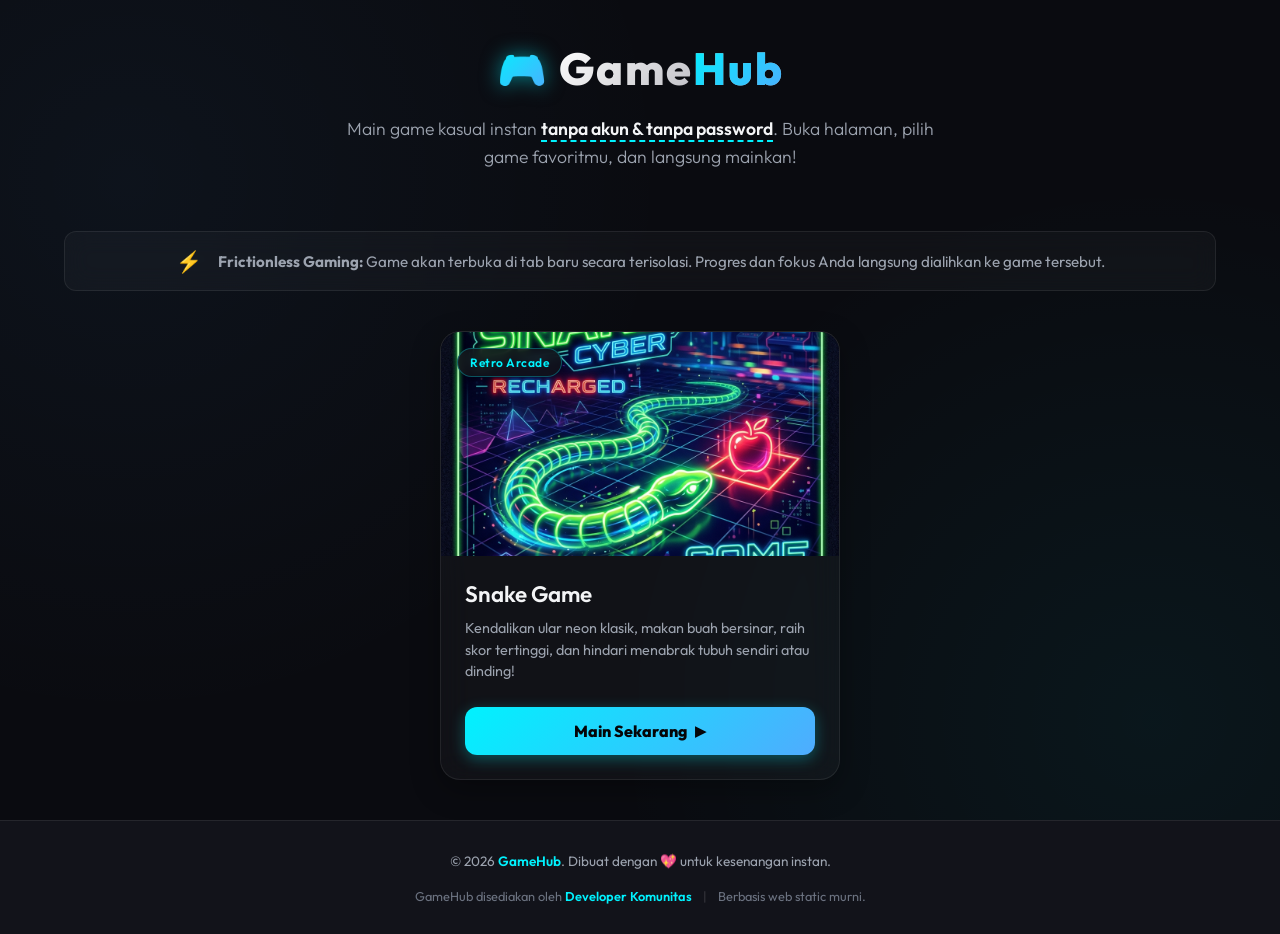
==== index.html @ c60335dd "first commit" ====
<!DOCTYPE html>
<html lang="id">

<head>
  <meta charset="UTF-8">
  <meta name="viewport" content="width=device-width, initial-scale=1.0">

  <!-- SEO Meta Tags -->
  <title>GameHub — Main Game Instan Tanpa Akun & Password</title>
  <meta name="description"
    content="Mainkan berbagai game kasual secara instan di GameHub. Tanpa pendaftaran, tanpa login, tanpa password, tanpa friksi. Klik langsung main!">
  <meta name="keywords" content="game portal, game gratis, game tanpa login, snake game, game kasual, instant games">
  <meta name="author" content="GameHub">

  <!-- Open Graph / Facebook -->
  <meta property="og:type" content="website">
  <meta property="og:title" content="GameHub — Main Game Instan Tanpa Akun">
  <meta property="og:description"
    content="Portal game kasual instan. Tanpa pendaftaran, tanpa login, tanpa password. Buka web, pilih game, langsung main!">

  <!-- Favicon placeholder (Uses SVG emoji) -->
  <link rel="icon"
    href="data:image/svg+xml,<svg xmlns=%22http://www.w3.org/2000/svg%22 viewBox=%220 0 100 100%22><text y=%22.9em%22 font-size=%2290%22>🎮</text></svg>">

  <!-- Main Stylesheet -->
  <link rel="stylesheet" href="assets/css/style.css">
</head>

<body>

  <!-- Header Section -->
  <header>
    <div class="container">
      <div class="logo">
        <span class="logo-icon">🎮</span>
        <h1 class="logo-text">Game<span>Hub</span></h1>
      </div>
      <p class="tagline">
        Main game kasual instan <span class="tagline-highlight">tanpa akun & tanpa password</span>.
        Buka halaman, pilih game favoritmu, dan langsung mainkan!
      </p>
    </div>
  </header>

  <!-- Main Content Area -->
  <main>
    <div class="container">

      <!-- Info Banner / Frictionless Alert -->
      <section class="info-banner" aria-label="Informasi Kemudahan">
        <span class="info-banner-icon">⚡</span>
        <p><strong>Frictionless Gaming:</strong> Game akan terbuka di tab baru secara terisolasi. Progres dan fokus Anda
          langsung dialihkan ke game tersebut.</p>
      </section>

      <!-- Games Grid (Populated dynamically via JavaScript) -->
      <section class="games-section" aria-label="Katalog Game">
        <div id="games-grid" class="games-grid">
          <!-- Loading placeholder -->
          <div style="text-align: center; grid-column: 1/-1; color: var(--text-muted); padding: 40px 0;">
            <p>Memuat katalog game...</p>
          </div>
        </div>
      </section>

    </div>
  </main>

  <!-- Footer Section -->
  <footer>
    <div class="container">
      <div class="footer-content">
        <p class="footer-text">
          &copy; 2026 <span class="footer-highlight">GameHub</span>. Dibuat dengan 💖 untuk kesenangan instan.
        </p>
        <p class="footer-credit">
          GameHub disediakan oleh <span class="footer-highlight">Developer Komunitas</span>
          <span class="footer-separator">|</span>
          Berbasis web static murni.
        </p>
      </div>
    </div>
  </footer>

  <!-- Scripts -->
  <!-- gamesConfig loaded first to expose the catalog database -->
  <script src="games-config.js"></script>
  <!-- mainJS script loads and renders the UI -->
  <script src="assets/js/main.js"></script>
</body>

</html>
---- assets/css/style.css ----
/* ==========================================================================
   GAMEHUB CSS SYSTEM - PREMIUM DARK MODE WITH NEON ACCENTS
   ========================================================================== */

/* Typography & Google Fonts import */
@import url('https://fonts.googleapis.com/css2?family=Outfit:wght@300;400;600;800&display=swap');

:root {
  /* Color Palette */
  --bg-primary: #0a0b10;
  --bg-secondary: #12131a;
  --bg-glass: rgba(255, 255, 255, 0.03);
  --border-glass: rgba(255, 255, 255, 0.08);
  --border-active: rgba(0, 242, 254, 0.4);
  
  --text-main: #f3f4f6;
  --text-muted: #9ca3af;
  
  /* Neon Accents */
  --accent-cyan: #00f2fe;
  --accent-purple: #4facfe;
  --accent-neon-green: #39ff14;
  --neon-glow-cyan: rgba(0, 242, 254, 0.3);
  --neon-glow-purple: rgba(79, 172, 254, 0.3);
  
  /* Fonts */
  --font-family: 'Outfit', sans-serif;
  
  /* Transitions */
  --transition-smooth: all 0.4s cubic-bezier(0.16, 1, 0.3, 1);
  --transition-fast: all 0.2s ease;
}

/* Reset & Base Styles */
* {
  margin: 0;
  padding: 0;
  box-sizing: border-box;
}

html {
  font-family: var(--font-family);
  background-color: var(--bg-primary);
  color: var(--text-main);
  scroll-behavior: smooth;
  overflow-x: hidden;
}

body {
  min-height: 100vh;
  display: flex;
  flex-direction: column;
  position: relative;
  background-image: 
    radial-gradient(circle at 10% 20%, rgba(79, 172, 254, 0.05) 0%, transparent 40%),
    radial-gradient(circle at 90% 80%, rgba(0, 242, 254, 0.05) 0%, transparent 40%);
  background-attachment: fixed;
}

/* Custom Scrollbar */
::-webkit-scrollbar {
  width: 8px;
}
::-webkit-scrollbar-track {
  background: var(--bg-primary);
}
::-webkit-scrollbar-thumb {
  background: rgba(255, 255, 255, 0.1);
  border-radius: 4px;
}
::-webkit-scrollbar-thumb:hover {
  background: var(--accent-cyan);
  box-shadow: 0 0 10px var(--accent-cyan);
}

/* Container */
.container {
  width: 100%;
  max-width: 1200px;
  margin: 0 auto;
  padding: 0 24px;
}

/* ==========================================================================
   HEADER SECTION
   ========================================================================== */
header {
  padding: 40px 0 20px 0;
  text-align: center;
  position: relative;
}

.logo {
  display: inline-flex;
  align-items: center;
  gap: 12px;
  margin-bottom: 8px;
}

.logo-icon {
  font-size: 2.5rem;
  background: linear-gradient(135deg, var(--accent-cyan), var(--accent-purple));
  -webkit-background-clip: text;
  -webkit-text-fill-color: transparent;
  filter: drop-shadow(0 0 10px rgba(0, 242, 254, 0.5));
  animation: pulse 2s infinite ease-in-out;
}

.logo-text {
  font-size: 2.8rem;
  font-weight: 800;
  letter-spacing: 2px;
  background: linear-gradient(135deg, #ffffff, #a1a1aa);
  -webkit-background-clip: text;
  -webkit-text-fill-color: transparent;
}

.logo-text span {
  background: linear-gradient(135deg, var(--accent-cyan), var(--accent-purple));
  -webkit-background-clip: text;
  -webkit-text-fill-color: transparent;
}

.tagline {
  font-size: 1.1rem;
  color: var(--text-muted);
  font-weight: 300;
  max-width: 600px;
  margin: 10px auto 0 auto;
  line-height: 1.6;
}

.tagline-highlight {
  color: var(--text-main);
  font-weight: 600;
  border-bottom: 2px dashed var(--accent-cyan);
}

/* ==========================================================================
   MAIN CONTENT & GAME GRID
   ========================================================================== */
main {
  flex: 1;
  padding: 40px 0;
}

/* Info Banner */
.info-banner {
  background: var(--bg-glass);
  border: 1px solid var(--border-glass);
  backdrop-filter: blur(12px);
  -webkit-backdrop-filter: blur(12px);
  border-radius: 12px;
  padding: 16px 24px;
  margin-bottom: 40px;
  display: flex;
  align-items: center;
  gap: 16px;
  font-size: 0.95rem;
  color: var(--text-muted);
  justify-content: center;
  box-shadow: inset 0 0 15px rgba(255, 255, 255, 0.01);
}

.info-banner-icon {
  font-size: 1.3rem;
  color: var(--accent-cyan);
}

/* Games Grid */
.games-grid {
  display: grid;
  grid-template-columns: repeat(auto-fill, minmax(320px, 1fr));
  gap: 30px;
  justify-content: center;
  align-items: stretch;
}

/* When only 1 game card is active, center it nicely with a max-width */
.games-grid.single-game {
  display: flex;
  justify-content: center;
}

.games-grid.single-game .game-card {
  max-width: 400px;
  width: 100%;
}

/* Game Card */
.game-card {
  background: var(--bg-glass);
  border: 1px solid var(--border-glass);
  border-radius: 20px;
  overflow: hidden;
  display: flex;
  flex-direction: column;
  transition: var(--transition-smooth);
  backdrop-filter: blur(16px);
  -webkit-backdrop-filter: blur(16px);
  position: relative;
  box-shadow: 0 10px 30px rgba(0, 0, 0, 0.3);
}

.game-card::before {
  content: '';
  position: absolute;
  top: 0;
  left: 0;
  width: 100%;
  height: 100%;
  border-radius: 20px;
  background: linear-gradient(135deg, var(--accent-cyan), var(--accent-purple));
  opacity: 0;
  z-index: -1;
  transition: var(--transition-smooth);
}

.game-card:hover {
  transform: translateY(-8px) scale(1.02);
  border-color: var(--border-active);
  box-shadow: 
    0 15px 35px rgba(0, 0, 0, 0.4),
    0 0 25px rgba(0, 242, 254, 0.15);
}

/* Game Thumbnail */
.game-thumbnail-wrapper {
  position: relative;
  width: 100%;
  padding-top: 56.25%; /* 16:9 Aspect Ratio */
  overflow: hidden;
  background-color: var(--bg-secondary);
}

.game-thumbnail {
  position: absolute;
  top: 0;
  left: 0;
  width: 100%;
  height: 100%;
  object-fit: cover;
  transition: var(--transition-smooth);
}

.game-card:hover .game-thumbnail {
  transform: scale(1.08);
}

/* Badges */
.game-badge {
  position: absolute;
  top: 16px;
  right: 16px;
  background: rgba(18, 19, 26, 0.85);
  border: 1px solid var(--border-glass);
  backdrop-filter: blur(5px);
  -webkit-backdrop-filter: blur(5px);
  color: var(--text-main);
  padding: 6px 12px;
  border-radius: 30px;
  font-size: 0.75rem;
  font-weight: 600;
  letter-spacing: 0.5px;
  box-shadow: 0 4px 10px rgba(0, 0, 0, 0.2);
}

.game-badge.category-badge {
  left: 16px;
  right: auto;
  border-color: rgba(0, 242, 254, 0.3);
  color: var(--accent-cyan);
}

/* Card Body */
.game-info {
  padding: 24px;
  display: flex;
  flex-direction: column;
  flex-grow: 1;
}

.game-title {
  font-size: 1.4rem;
  font-weight: 600;
  margin-bottom: 10px;
  color: var(--text-main);
  display: flex;
  align-items: center;
  justify-content: space-between;
}

.game-description {
  font-size: 0.9rem;
  color: var(--text-muted);
  line-height: 1.5;
  margin-bottom: 24px;
  flex-grow: 1;
}

/* Action Button */
.btn-play {
  width: 100%;
  background: linear-gradient(135deg, var(--accent-cyan), var(--accent-purple));
  color: #050508;
  border: none;
  padding: 14px 20px;
  font-size: 1rem;
  font-weight: 800;
  border-radius: 12px;
  cursor: pointer;
  display: flex;
  align-items: center;
  justify-content: center;
  gap: 8px;
  transition: var(--transition-fast);
  box-shadow: 0 4px 15px rgba(0, 242, 254, 0.3);
  text-decoration: none;
  text-align: center;
}

.btn-play:hover {
  transform: translateY(-2px);
  box-shadow: 
    0 6px 20px rgba(0, 242, 254, 0.5),
    0 0 15px var(--accent-cyan);
  filter: brightness(1.1);
}

.btn-play:active {
  transform: translateY(1px);
}

.btn-play-icon {
  font-size: 0.9rem;
  transition: var(--transition-fast);
}

.btn-play:hover .btn-play-icon {
  transform: translateX(3px);
}

/* ==========================================================================
   FOOTER SECTION
   ========================================================================== */
footer {
  background: var(--bg-secondary);
  border-top: 1px solid var(--border-glass);
  padding: 30px 0;
  text-align: center;
  font-size: 0.85rem;
  color: var(--text-muted);
  position: relative;
  z-index: 10;
}

.footer-content {
  display: flex;
  flex-direction: column;
  align-items: center;
  gap: 10px;
}

.footer-text {
  line-height: 1.6;
}

.footer-separator {
  color: rgba(255, 255, 255, 0.15);
  margin: 0 8px;
}

.footer-highlight {
  color: var(--accent-cyan);
  font-weight: 600;
}

.footer-credit {
  font-size: 0.8rem;
  margin-top: 5px;
  color: #6b7280;
}

.footer-credit-link {
  color: var(--text-muted);
  text-decoration: none;
  border-bottom: 1px dotted rgba(255, 255, 255, 0.2);
  transition: var(--transition-fast);
}

.footer-credit-link:hover {
  color: var(--accent-cyan);
  border-bottom-color: var(--accent-cyan);
}

/* ==========================================================================
   ANIMATIONS & RESPONSIVE DESIGN
   ========================================================================== */
@keyframes pulse {
  0% {
    transform: scale(1);
    opacity: 0.9;
  }
  50% {
    transform: scale(1.05);
    opacity: 1;
    filter: drop-shadow(0 0 15px rgba(0, 242, 254, 0.7));
  }
  100% {
    transform: scale(1);
    opacity: 0.9;
  }
}

/* Mobile responsive fixes */
@media (max-width: 640px) {
  header {
    padding: 30px 0 15px 0;
  }
  
  .logo-text {
    font-size: 2.2rem;
  }
  
  .logo-icon {
    font-size: 2rem;
  }
  
  .tagline {
    font-size: 0.95rem;
  }
  
  .games-grid {
    grid-template-columns: 1fr;
    gap: 20px;
  }
  
  .info-banner {
    flex-direction: column;
    text-align: center;
    padding: 16px;
    gap: 8px;
  }
  
  footer {
    padding: 24px 0;
  }
}
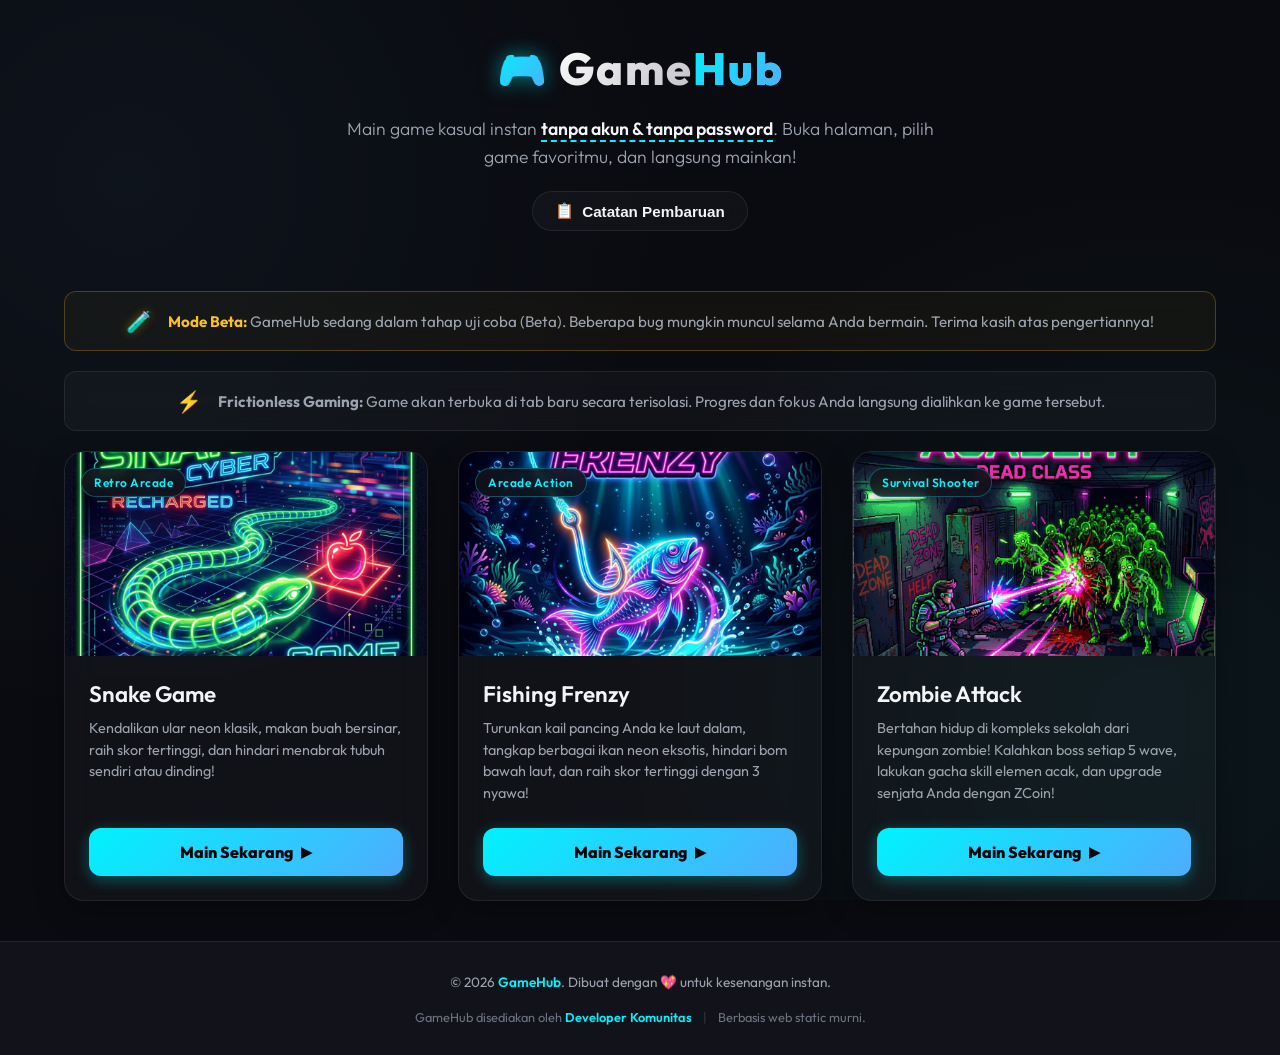
==== commit c48352ea: "feat: add Fishing Frenzy, Zombie Attack, and centralized Achievement system" ====
--- a/index.html
+++ b/index.html
@@ -39,12 +39,26 @@
         Main game kasual instan <span class="tagline-highlight">tanpa akun & tanpa password</span>.
         Buka halaman, pilih game favoritmu, dan langsung mainkan!
       </p>
+      <div class="header-actions">
+        <button id="btn-update-log" class="btn-outline" aria-label="Buka Catatan Pembaruan">
+          <span class="btn-icon">📋</span> Catatan Pembaruan
+        </button>
+        <button id="btn-achievements" class="btn-outline" style="display: none;" aria-label="Buka Menu Pencapaian">
+          <span class="btn-icon">🏆</span> Pencapaian
+        </button>
+      </div>
     </div>
   </header>
 
   <!-- Main Content Area -->
   <main>
     <div class="container">
+
+      <!-- Beta Mode Banner -->
+      <section class="beta-banner" aria-label="Status Beta">
+        <span class="beta-banner-icon">🧪</span>
+        <p><strong>Mode Beta:</strong> GameHub sedang dalam tahap uji coba (Beta). Beberapa bug mungkin muncul selama Anda bermain. Terima kasih atas pengertiannya!</p>
+      </section>
 
       <!-- Info Banner / Frictionless Alert -->
       <section class="info-banner" aria-label="Informasi Kemudahan">
@@ -82,9 +96,92 @@
     </div>
   </footer>
 
+  <!-- Update Log Modal -->
+  <div id="update-log-modal" class="modal" aria-hidden="true" role="dialog" aria-labelledby="modal-title">
+    <div class="modal-overlay" tabindex="-1"></div>
+    <div class="modal-container">
+      <div class="modal-header">
+        <h2 id="modal-title" class="modal-title">📋 Catatan Pembaruan (Update Log)</h2>
+        <button id="modal-close-btn" class="modal-close" aria-label="Tutup">&times;</button>
+      </div>
+      <div class="modal-body">
+        
+        <!-- Update Item 1 -->
+        <div class="update-item">
+          <div class="update-meta">
+            <span class="update-version badge-latest">v1.2.0</span>
+            <span class="update-date">8 Juli 2026</span>
+          </div>
+          <h3 class="update-title">🧟 Zombie Attack - Wave & Upgrade Update</h3>
+          <ul class="update-list">
+            <li>Menambahkan Boss Fight tangguh di setiap kelipatan 5 wave.</li>
+            <li>Implementasi sistem <strong>Gacha Skill Elemen</strong> acak (Api, Es, Petir) untuk kekuatan karakter.</li>
+            <li>Menambahkan mata uang <strong>ZCoin</strong> yang didapatkan dari mengalahkan zombie untuk upgrade senjata.</li>
+            <li>Perbaikan deteksi tabrakan (hitbox) dan peningkatan performa rendering grafis.</li>
+          </ul>
+        </div>
+
+        <!-- Update Item 2 -->
+        <div class="update-item">
+          <div class="update-meta">
+            <span class="update-version">v1.1.0</span>
+            <span class="update-date">5 Juli 2026</span>
+          </div>
+          <h3 class="update-title">🎣 Fishing Frenzy - Ocean Danger Update</h3>
+          <ul class="update-list">
+            <li>Menambahkan rintangan <strong>Bom Laut</strong> yang berbahaya dan mengurangi nyawa.</li>
+            <li>Menambahkan berbagai variasi ikan baru dengan kecepatan dan nilai skor berbeda.</li>
+            <li>Implementasi sistem <strong>3 Nyawa (Lives)</strong> dengan panel status UI di atas layar.</li>
+            <li>Peningkatan animasi tali pancing dan transisi efek air.</li>
+          </ul>
+        </div>
+
+        <!-- Update Item 3 -->
+        <div class="update-item">
+          <div class="update-meta">
+            <span class="update-version">v1.0.0</span>
+            <span class="update-date">1 Juli 2026</span>
+          </div>
+          <h3 class="update-title">🚀 Peluncuran Awal GameHub Beta</h3>
+          <ul class="update-list">
+            <li>Peluncuran resmi GameHub dengan <strong>Snake Game</strong> sebagai game pertama.</li>
+            <li>Sistem penyimpanan skor tertinggi lokal (Highscore) menggunakan LocalStorage.</li>
+            <li>Desain antarmuka responsif ramah seluler dengan tema gelap premium dan aksen neon.</li>
+            <li>Infrastruktur server lokal mandiri tanpa ketergantungan eksternal.</li>
+          </ul>
+        </div>
+
+      </div>
+      <div class="modal-footer">
+        <button id="modal-close-footer" class="btn-play">Tutup Halaman</button>
+      </div>
+    </div>
+  </div>
+
+  <!-- Achievements Modal -->
+  <div id="achievements-modal" class="modal" aria-hidden="true" role="dialog" aria-labelledby="achievements-title">
+    <div class="modal-overlay" tabindex="-1"></div>
+    <div class="modal-container">
+      <div class="modal-header">
+        <h2 id="achievements-title" class="modal-title">🏆 Pencapaian Saya (Achievements)</h2>
+        <button id="achievements-close-btn" class="modal-close" aria-label="Tutup">&times;</button>
+      </div>
+      <div class="modal-body">
+        <div id="achievements-content" class="achievements-content">
+          <!-- Populated via Javascript -->
+        </div>
+      </div>
+      <div class="modal-footer">
+        <button id="achievements-close-footer" class="btn-play">Tutup Halaman</button>
+      </div>
+    </div>
+  </div>
+
   <!-- Scripts -->
   <!-- gamesConfig loaded first to expose the catalog database -->
   <script src="games-config.js"></script>
+  <!-- achievements system loaded before main scripts -->
+  <script src="assets/js/achievements.js"></script>
   <!-- mainJS script loads and renders the UI -->
   <script src="assets/js/main.js"></script>
 </body>
--- a/assets/css/style.css
+++ b/assets/css/style.css
@@ -152,7 +152,7 @@
   -webkit-backdrop-filter: blur(12px);
   border-radius: 12px;
   padding: 16px 24px;
-  margin-bottom: 40px;
+  margin-bottom: 20px; /* Reduced to sit nicely with beta banner */
   display: flex;
   align-items: center;
   gap: 16px;
@@ -435,7 +435,8 @@
     gap: 20px;
   }
   
-  .info-banner {
+  .info-banner,
+  .beta-banner {
     flex-direction: column;
     text-align: center;
     padding: 16px;
@@ -445,4 +446,415 @@
   footer {
     padding: 24px 0;
   }
-}
+  
+  .modal-container {
+    width: 95%;
+    max-height: 90vh;
+  }
+}
+
+/* ==========================================================================
+   ADDITIONS FOR BETA NOTICE & UPDATE LOG MODAL
+   ========================================================================== */
+
+/* Beta Mode Banner */
+.beta-banner {
+  background: rgba(251, 191, 36, 0.04);
+  border: 1px solid rgba(251, 191, 36, 0.25);
+  backdrop-filter: blur(12px);
+  -webkit-backdrop-filter: blur(12px);
+  border-radius: 12px;
+  padding: 16px 24px;
+  margin-bottom: 20px;
+  display: flex;
+  align-items: center;
+  gap: 16px;
+  font-size: 0.95rem;
+  color: var(--text-muted);
+  justify-content: center;
+  box-shadow: inset 0 0 15px rgba(251, 191, 36, 0.02);
+}
+
+.beta-banner strong {
+  color: #fbbf24;
+}
+
+.beta-banner-icon {
+  font-size: 1.3rem;
+  color: #fbbf24;
+  text-shadow: 0 0 10px rgba(251, 191, 36, 0.4);
+}
+
+/* Header Buttons / Outline Button */
+.header-actions {
+  margin-top: 20px;
+  display: flex;
+  justify-content: center;
+  gap: 12px;
+}
+
+.btn-outline {
+  background: var(--bg-glass);
+  border: 1px solid var(--border-glass);
+  color: var(--text-main);
+  padding: 10px 22px;
+  font-size: 0.95rem;
+  font-weight: 600;
+  border-radius: 30px;
+  cursor: pointer;
+  display: flex;
+  align-items: center;
+  gap: 8px;
+  transition: var(--transition-fast);
+  backdrop-filter: blur(12px);
+  -webkit-backdrop-filter: blur(12px);
+  outline: none;
+}
+
+.btn-outline:hover {
+  border-color: var(--accent-cyan);
+  color: #ffffff;
+  box-shadow: 0 0 15px rgba(0, 242, 254, 0.2);
+  transform: translateY(-2px);
+}
+
+.btn-outline:active {
+  transform: translateY(1px);
+}
+
+/* Modal Dialog */
+.modal {
+  position: fixed;
+  top: 0;
+  left: 0;
+  width: 100%;
+  height: 100%;
+  z-index: 1000;
+  display: flex;
+  align-items: center;
+  justify-content: center;
+  opacity: 0;
+  pointer-events: none;
+  transition: opacity 0.3s ease;
+}
+
+.modal.active {
+  opacity: 1;
+  pointer-events: auto;
+}
+
+.modal-overlay {
+  position: absolute;
+  top: 0;
+  left: 0;
+  width: 100%;
+  height: 100%;
+  background: rgba(5, 5, 8, 0.85);
+  backdrop-filter: blur(8px);
+  -webkit-backdrop-filter: blur(8px);
+}
+
+.modal-container {
+  position: relative;
+  width: 90%;
+  max-width: 650px;
+  max-height: 85vh;
+  background: var(--bg-secondary);
+  border: 1px solid var(--border-glass);
+  border-radius: 24px;
+  box-shadow: 
+    0 25px 50px -12px rgba(0, 0, 0, 0.5),
+    0 0 30px rgba(0, 242, 254, 0.1);
+  display: flex;
+  flex-direction: column;
+  z-index: 1010;
+  transform: translateY(20px) scale(0.95);
+  transition: transform 0.3s cubic-bezier(0.16, 1, 0.3, 1);
+  overflow: hidden;
+}
+
+.modal.active .modal-container {
+  transform: translateY(0) scale(1);
+}
+
+.modal-header {
+  padding: 20px 24px;
+  border-bottom: 1px solid var(--border-glass);
+  display: flex;
+  justify-content: space-between;
+  align-items: center;
+}
+
+.modal-title {
+  font-size: 1.5rem;
+  font-weight: 800;
+  background: linear-gradient(135deg, var(--accent-cyan), var(--accent-purple));
+  -webkit-background-clip: text;
+  -webkit-text-fill-color: transparent;
+}
+
+.modal-close {
+  background: transparent;
+  border: none;
+  color: var(--text-muted);
+  font-size: 2rem;
+  cursor: pointer;
+  line-height: 1;
+  transition: var(--transition-fast);
+}
+
+.modal-close:hover {
+  color: var(--text-main);
+  transform: scale(1.1);
+}
+
+.modal-body {
+  padding: 24px;
+  overflow-y: auto;
+  flex-grow: 1;
+}
+
+.modal-body::-webkit-scrollbar {
+  width: 6px;
+}
+
+.modal-body::-webkit-scrollbar-thumb {
+  background: rgba(255, 255, 255, 0.08);
+  border-radius: 3px;
+}
+
+.modal-body::-webkit-scrollbar-thumb:hover {
+  background: var(--accent-cyan);
+}
+
+.update-item {
+  margin-bottom: 28px;
+  border-bottom: 1px dashed rgba(255, 255, 255, 0.05);
+  padding-bottom: 24px;
+}
+
+.update-item:last-child {
+  margin-bottom: 0;
+  border-bottom: none;
+  padding-bottom: 0;
+}
+
+.update-meta {
+  display: flex;
+  align-items: center;
+  gap: 12px;
+  margin-bottom: 10px;
+}
+
+.update-version {
+  font-size: 0.8rem;
+  font-weight: 800;
+  padding: 4px 10px;
+  border-radius: 30px;
+  background: rgba(255, 255, 255, 0.05);
+  border: 1px solid var(--border-glass);
+  color: var(--text-muted);
+}
+
+.update-version.badge-latest {
+  background: rgba(0, 242, 254, 0.1);
+  border-color: rgba(0, 242, 254, 0.3);
+  color: var(--accent-cyan);
+  box-shadow: 0 0 10px rgba(0, 242, 254, 0.1);
+}
+
+.update-date {
+  font-size: 0.85rem;
+  color: var(--text-muted);
+}
+
+.update-title {
+  font-size: 1.15rem;
+  font-weight: 600;
+  margin-bottom: 12px;
+  color: var(--text-main);
+}
+
+.update-list {
+  list-style: none;
+  padding-left: 0;
+}
+
+.update-list li {
+  font-size: 0.92rem;
+  color: var(--text-muted);
+  line-height: 1.6;
+  margin-bottom: 8px;
+  position: relative;
+  padding-left: 20px;
+}
+
+.update-list li::before {
+  content: "⚡";
+  position: absolute;
+  left: 0;
+  top: 2px;
+  font-size: 0.8rem;
+  color: var(--accent-purple);
+}
+
+.update-list li strong {
+  color: var(--text-main);
+  font-weight: 600;
+}
+
+.modal-footer {
+  padding: 16px 24px;
+  border-top: 1px solid var(--border-glass);
+  display: flex;
+  justify-content: flex-end;
+}
+
+.modal-footer .btn-play {
+  width: auto;
+  padding: 10px 24px;
+  font-size: 0.95rem;
+}
+
+/* ==========================================================================
+   ACHIEVEMENTS SYSTEM STYLING
+   ========================================================================== */
+
+.achievements-content {
+  display: flex;
+  flex-direction: column;
+  gap: 16px;
+}
+
+.achievement-category {
+  margin-bottom: 24px;
+}
+
+.achievement-category-title {
+  font-size: 1.2rem;
+  font-weight: 800;
+  color: var(--accent-cyan);
+  margin-bottom: 12px;
+  padding-bottom: 8px;
+  border-bottom: 1px solid rgba(255, 255, 255, 0.05);
+  display: flex;
+  align-items: center;
+  gap: 10px;
+}
+
+.achievement-category-title span {
+  font-size: 0.85rem;
+  color: var(--text-muted);
+  font-weight: 400;
+  margin-left: auto;
+}
+
+.achievements-grid {
+  display: grid;
+  grid-template-columns: repeat(auto-fill, minmax(270px, 1fr));
+  gap: 16px;
+}
+
+.achievement-card {
+  display: flex;
+  align-items: center;
+  gap: 14px;
+  padding: 14px 18px;
+  background: rgba(255, 255, 255, 0.02);
+  border: 1px solid var(--border-glass);
+  border-radius: 16px;
+  transition: var(--transition-smooth);
+  position: relative;
+  overflow: hidden;
+}
+
+.achievement-card.locked {
+  opacity: 0.45;
+  background: rgba(0, 0, 0, 0.2);
+}
+
+.achievement-card.unlocked {
+  background: rgba(0, 242, 254, 0.02);
+  border-color: rgba(0, 242, 254, 0.22);
+  box-shadow: 
+    0 10px 25px rgba(0, 0, 0, 0.25),
+    inset 0 0 15px rgba(0, 242, 254, 0.02);
+}
+
+.achievement-card.unlocked:hover {
+  transform: translateY(-3px);
+  border-color: var(--accent-cyan);
+  box-shadow: 
+    0 12px 30px rgba(0, 0, 0, 0.3),
+    0 0 20px rgba(0, 242, 254, 0.15);
+}
+
+.achievement-card-icon {
+  font-size: 1.8rem;
+  width: 46px;
+  height: 46px;
+  border-radius: 50%;
+  background: rgba(255, 255, 255, 0.04);
+  display: flex;
+  align-items: center;
+  justify-content: center;
+  flex-shrink: 0;
+  border: 1px solid rgba(255, 255, 255, 0.05);
+}
+
+.achievement-card.unlocked .achievement-card-icon {
+  background: rgba(0, 242, 254, 0.08);
+  border-color: rgba(0, 242, 254, 0.2);
+  box-shadow: 0 0 10px rgba(0, 242, 254, 0.2);
+}
+
+.achievement-card.locked .achievement-card-icon {
+  filter: grayscale(1);
+}
+
+.achievement-card-info {
+  display: flex;
+  flex-direction: column;
+  gap: 3px;
+  flex-grow: 1;
+}
+
+.achievement-card-title {
+  font-size: 0.98rem;
+  font-weight: 700;
+  color: var(--text-main);
+}
+
+.achievement-card-desc {
+  font-size: 0.78rem;
+  color: var(--text-muted);
+  line-height: 1.4;
+}
+
+.achievement-card.locked .achievement-card-desc {
+  color: #52525b;
+}
+
+.achievement-card-status {
+  font-size: 0.68rem;
+  font-weight: 800;
+  text-transform: uppercase;
+  letter-spacing: 0.5px;
+  align-self: flex-start;
+  padding: 3px 8px;
+  border-radius: 30px;
+  margin-top: 4px;
+}
+
+.achievement-card.unlocked .achievement-card-status {
+  background: rgba(57, 255, 20, 0.1);
+  color: var(--accent-neon-green);
+  border: 1px solid rgba(57, 255, 20, 0.2);
+}
+
+.achievement-card.locked .achievement-card-status {
+  background: rgba(255, 255, 255, 0.03);
+  color: #71717a;
+  border: 1px solid rgba(255, 255, 255, 0.05);
+}
+
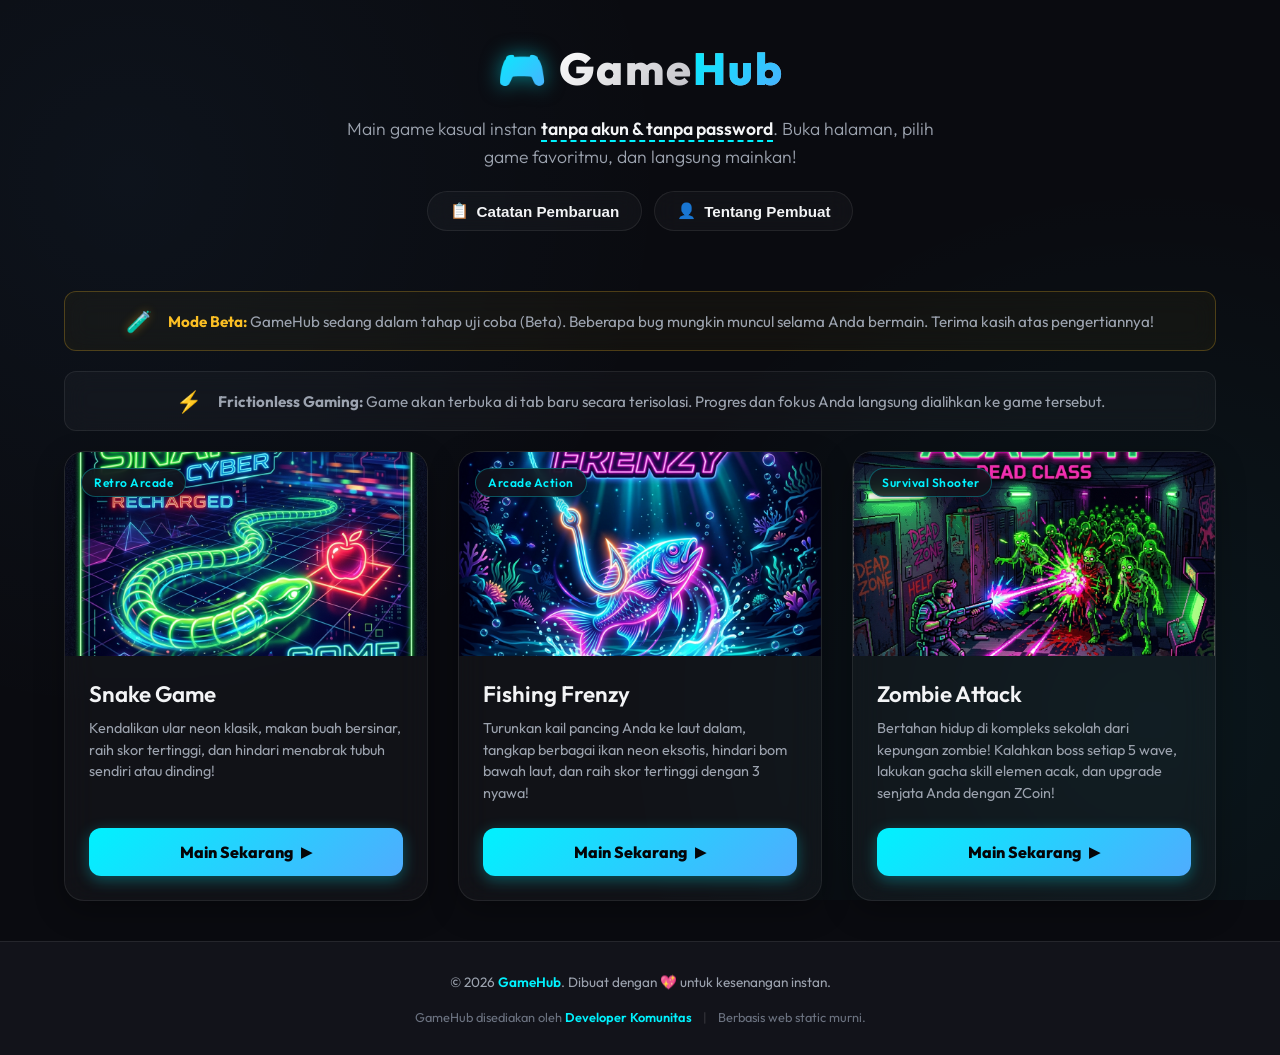
==== commit 94615a88: "feat: add About Me button and modal with creator details for Ederick" ====
--- a/index.html
+++ b/index.html
@@ -42,6 +42,9 @@
       <div class="header-actions">
         <button id="btn-update-log" class="btn-outline" aria-label="Buka Catatan Pembaruan">
           <span class="btn-icon">📋</span> Catatan Pembaruan
+        </button>
+        <button id="btn-about-me" class="btn-outline" aria-label="Buka Tentang Pembuat">
+          <span class="btn-icon">👤</span> Tentang Pembuat
         </button>
         <button id="btn-achievements" class="btn-outline" style="display: none;" aria-label="Buka Menu Pencapaian">
           <span class="btn-icon">🏆</span> Pencapaian
@@ -158,6 +161,50 @@
     </div>
   </div>
 
+  <!-- About Me Modal -->
+  <div id="about-me-modal" class="modal" aria-hidden="true" role="dialog" aria-labelledby="about-me-title">
+    <div class="modal-overlay" tabindex="-1"></div>
+    <div class="modal-container">
+      <div class="modal-header">
+        <h2 id="about-me-title" class="modal-title">👤 Tentang Pembuat (About Me)</h2>
+        <button id="about-me-close-btn" class="modal-close" aria-label="Tutup">&times;</button>
+      </div>
+      <div class="modal-body">
+        <div class="about-me-content" style="display: flex; flex-direction: column; align-items: center; text-align: center; gap: 20px; padding: 10px 0;">
+          <div class="profile-avatar" style="font-size: 5rem; background: var(--bg-glass); border: 2px solid var(--border-active); width: 120px; height: 120px; border-radius: 50%; display: flex; align-items: center; justify-content: center; box-shadow: 0 0 20px rgba(0, 242, 254, 0.2);">
+            👨‍💻
+          </div>
+          <div class="profile-details">
+            <h3 style="font-size: 1.6rem; font-weight: 800; background: linear-gradient(135deg, #ffffff, #a1a1aa); -webkit-background-clip: text; -webkit-text-fill-color: transparent; margin-bottom: 8px;">
+              Ederick Xavier Santoso
+            </h3>
+            <p style="color: var(--accent-cyan); font-weight: 600; font-size: 0.95rem; text-transform: uppercase; letter-spacing: 1.5px; margin-bottom: 16px;">
+              Programmer and Student
+            </p>
+            <p style="color: var(--text-muted); line-height: 1.6; font-size: 0.95rem; max-width: 500px; margin: 0 auto 20px auto;">
+              Halo! Saya adalah pembuat di balik platform GameHub ini. Saya adalah siswa SMA 2 dan sedang belajar untuk membuat program yang dapat membantu dan berguna dalam kehidupan sehari-hari seperti GameHub ini yang dapat menghibur orang-orang. Thank you sudah mencoba GameHub, sedang dalam mode beta tolong harapkan bug dan error 
+            </p>
+            
+            <div class="profile-stats" style="display: flex; justify-content: center; gap: 30px; margin-top: 10px; background: rgba(255,255,255,0.02); padding: 15px 30px; border-radius: 16px; border: 1px solid var(--border-glass);">
+              <div>
+                <div style="font-size: 1.5rem; font-weight: 800; color: var(--accent-purple);">3</div>
+                <div style="font-size: 0.75rem; color: var(--text-muted); text-transform: uppercase; letter-spacing: 1px;">Game Rilis</div>
+              </div>
+              <div style="border-right: 1px solid var(--border-glass);"></div>
+              <div>
+                <div style="font-size: 1.5rem; font-weight: 800; color: var(--accent-cyan);">HTML5</div>
+                <div style="font-size: 0.75rem; color: var(--text-muted); text-transform: uppercase; letter-spacing: 1px;">Teknologi</div>
+              </div>
+            </div>
+          </div>
+        </div>
+      </div>
+      <div class="modal-footer">
+        <button id="about-me-close-footer" class="btn-play">Tutup Halaman</button>
+      </div>
+    </div>
+  </div>
+
   <!-- Achievements Modal -->
   <div id="achievements-modal" class="modal" aria-hidden="true" role="dialog" aria-labelledby="achievements-title">
     <div class="modal-overlay" tabindex="-1"></div>
